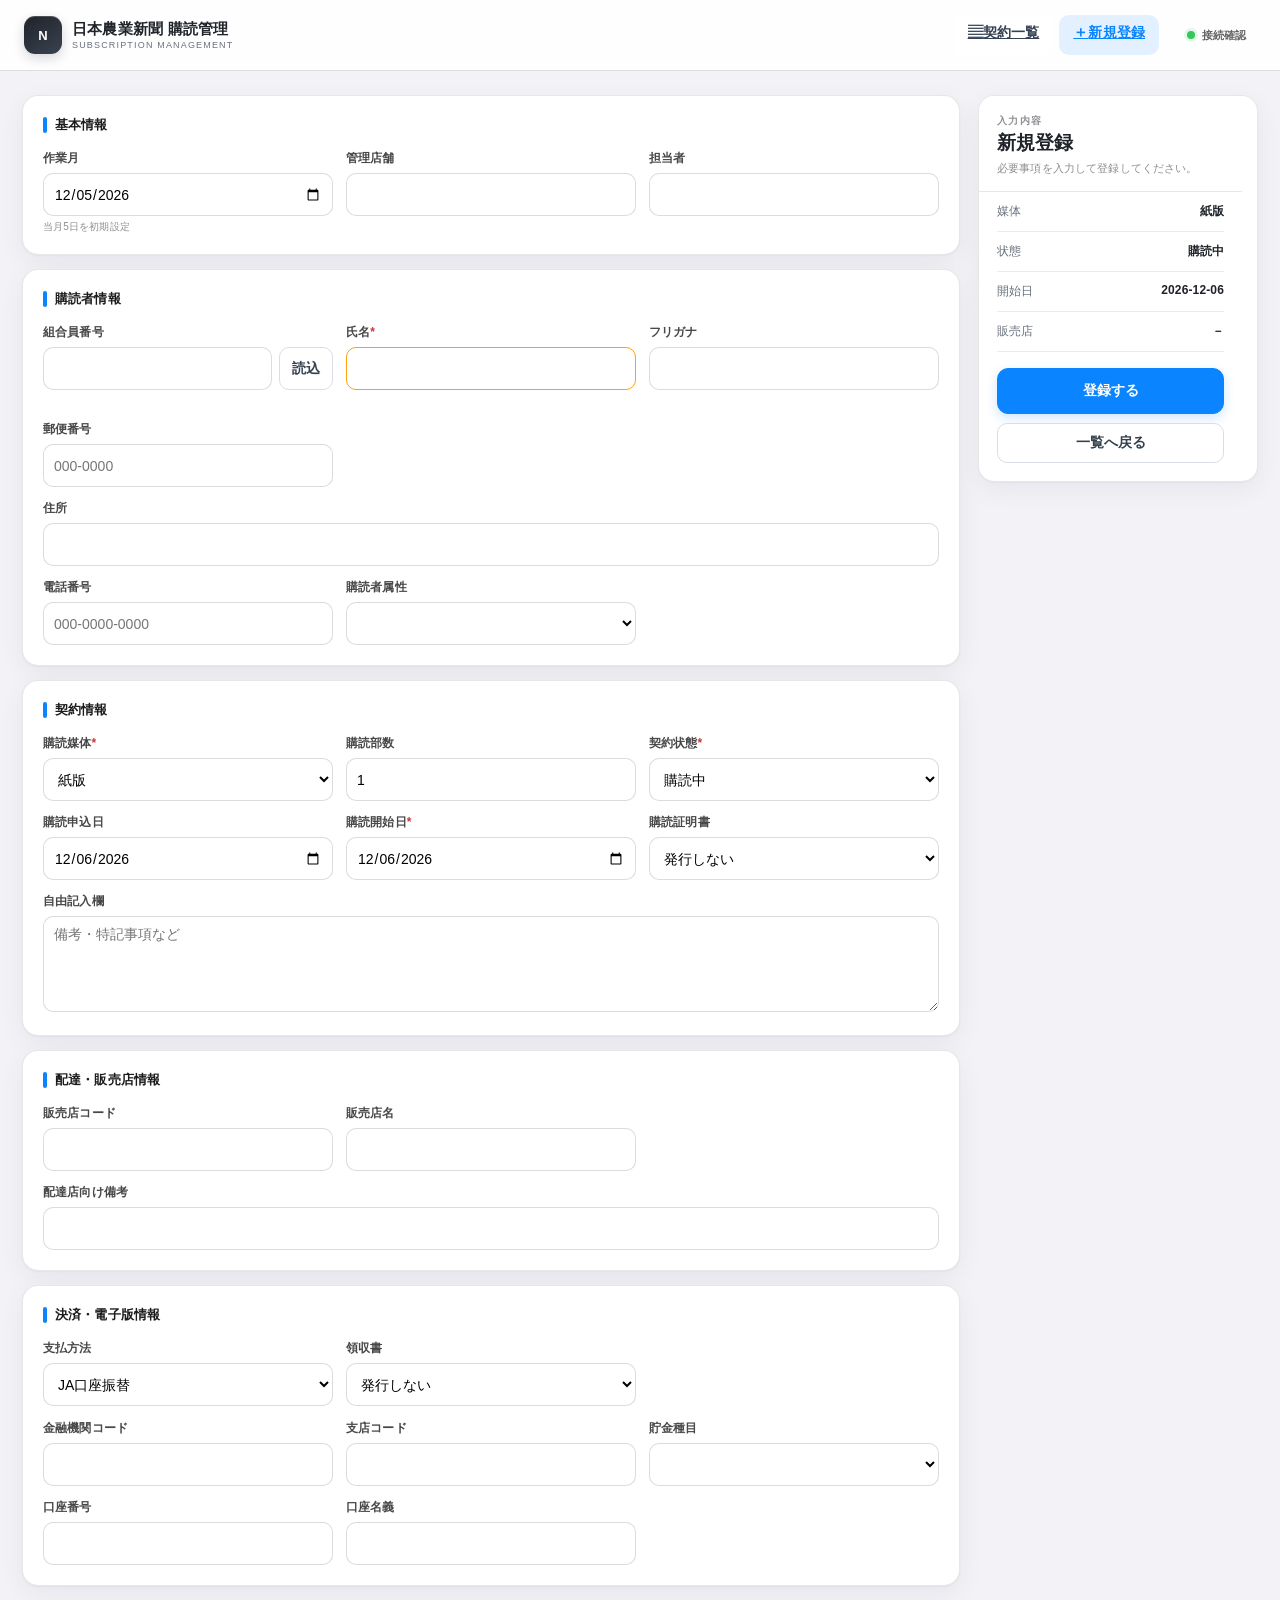
==== edit.html @ b53c1f49 "Add files via upload" ====
<!DOCTYPE html><html lang="ja"><head><meta charset="UTF-8"><meta name="viewport" content="width=device-width,initial-scale=1"><meta name="theme-color" content="#ffffff"><meta name="apple-mobile-web-app-capable" content="yes"><meta name="apple-mobile-web-app-status-bar-style" content="default"><title>日本農業新聞 購読管理｜登録・編集</title><link rel="stylesheet" href="style.css"></head><body>
<div class="app"><header class="app-header"><div class="header-inner"><div class="logo"><div class="logo-mark" aria-hidden="true">N</div><div><div class="logo-title">日本農業新聞 購読管理</div><div class="logo-sub">SUBSCRIPTION MANAGEMENT</div></div></div><nav class="nav" aria-label="主要メニュー"><a class="tab" href="index.html"><span class="tab-icon">▤</span><span>契約一覧</span></a><a class="tab tab-primary active" href="edit.html"><span class="tab-icon">＋</span><span>新規登録</span></a></nav><button id="healthBtn" class="connection-status" aria-label="接続状態を確認"><span class="status-dot"></span><span class="connection-label">接続確認</span></button></div></header>
<main class="main"><div id="result"></div>
    <!-- ── Form view ── -->
    <section id="formView">
      <form id="form">
        <input type="hidden" name="record_id">
        <div class="form-layout">
          <div class="form-main">

            <!-- 基本情報 -->
            <div class="section">
              <div class="section-title">基本情報</div>
              <div class="grid">
                <div>
                  <label>作業月</label>
                  <input type="date" name="work_month">
                  <div class="help">当月5日を初期設定</div>
                </div>
                <div>
                  <label>管理店舗</label>
                  <input name="management_store">
                </div>
                <div>
                  <label>担当者</label>
                  <input name="staff">
                </div>
              </div>
            </div>

            <!-- 購読者情報 -->
            <div class="section">
              <div class="section-title">購読者情報</div>
              <div class="grid">
                <div>
                  <label>組合員番号</label>
                  <div class="member-lookup">
                    <input name="member_no" autocomplete="off">
                    <button type="button" id="memberLookupBtn" class="btn-secondary">読込</button>
                  </div>
                  <div class="help" id="memberLookupStatus"></div>
                </div>
                <div>
                  <label>氏名<span class="req">*</span></label>
                  <input name="name" required>
                </div>
                <div>
                  <label>フリガナ</label>
                  <input name="furigana">
                </div>
                <div>
                  <label>郵便番号</label>
                  <input name="zip_code" placeholder="000-0000">
                </div>
                <div class="full">
                  <label>住所</label>
                  <input name="address">
                </div>
                <div>
                  <label>電話番号</label>
                  <input name="phone" placeholder="000-0000-0000">
                </div>
                <div>
                  <label>購読者属性</label>
                  <select name="subscriber_type">
                    <option value=""></option>
                    <option>正組合員</option>
                    <option>准組合員</option>
                    <option>員外</option>
                    <option>その他</option>
                  </select>
                </div>
              </div>
            </div>

            <!-- 契約情報 -->
            <div class="section">
              <div class="section-title">契約情報</div>
              <div class="grid">
                <div>
                  <label>購読媒体<span class="req">*</span></label>
                  <select name="contract_type">
                    <option>紙版</option>
                    <option>電子版</option>
                    <option>併読</option>
                  </select>
                </div>
                <div>
                  <label>購読部数</label>
                  <input type="number" min="1" name="copies" value="1">
                </div>
                <div>
                  <label>契約状態<span class="req">*</span></label>
                  <select name="contract_status">
                    <option>購読中</option>
                    <option>解約予定</option>
                    <option>解約済</option>
                  </select>
                </div>
                <div>
                  <label>購読申込日</label>
                  <input type="date" name="application_date">
                </div>
                <div>
                  <label>購読開始日<span class="req">*</span></label>
                  <input type="date" name="start_date" required>
                </div>
                <div>
                  <label>購読証明書</label>
                  <select name="certificate">
                    <option>発行しない</option>
                    <option>発行する</option>
                  </select>
                </div>
                <div class="full">
                  <label>自由記入欄</label>
                  <textarea name="notes" placeholder="備考・特記事項など"></textarea>
                </div>
              </div>
            </div>

            <!-- 配達・販売店情報 -->
            <div class="section" id="deliverySection">
              <div class="section-title">配達・販売店情報</div>
              <div class="grid">
                <div>
                  <label>販売店コード</label>
                  <input name="delivery_shop_code">
                </div>
                <div>
                  <label>販売店名</label>
                  <input name="delivery_shop">
                </div>
                <div class="full">
                  <label>配達店向け備考</label>
                  <input name="delivery_note">
                </div>
              </div>
            </div>

            <!-- 決済・電子版情報 -->
            <div class="section">
              <div class="section-title">決済・電子版情報</div>
              <div class="grid">
                <div>
                  <label>支払方法</label>
                  <select name="payment_method">
                    <option>JA口座振替</option>
                    <option>新聞販売店集金</option>
                    <option>クレジットカード</option>
                    <option>その他</option>
                  </select>
                </div>
                <div id="emailField">
                  <label>電子版メールアドレス</label>
                  <input type="email" name="email">
                </div>
                <div>
                  <label>領収書</label>
                  <select name="receipt">
                    <option>発行しない</option>
                    <option>発行する</option>
                  </select>
                </div>
              </div>
              <div id="bankFields" class="grid" style="margin-top:14px">
                <div>
                  <label>金融機関コード</label>
                  <input name="bank_code">
                </div>
                <div>
                  <label>支店コード</label>
                  <input name="bank_branch_code">
                </div>
                <div>
                  <label>貯金種目</label>
                  <select name="account_type">
                    <option value=""></option>
                    <option>普通</option>
                    <option>当座</option>
                  </select>
                </div>
                <div>
                  <label>口座番号</label>
                  <input name="account_number">
                </div>
                <div>
                  <label>口座名義</label>
                  <input name="account_name">
                </div>
              </div>
            </div>

            <!-- 解約情報（条件付き） -->
            <div class="section hidden" id="cancelSection">
              <div class="section-title">解約情報</div>
              <div class="grid">
                <div>
                  <label>解約受付日</label>
                  <input type="date" name="cancel_accept_date">
                </div>
                <div>
                  <label>購読終了日</label>
                  <input type="date" name="end_date">
                </div>
                <div class="full">
                  <label>解約理由</label>
                  <textarea name="cancel_reason" placeholder="解約理由を入力してください"></textarea>
                </div>
              </div>
            </div>

          </div><!-- /form-main -->

          <!-- Side panel -->
          <aside class="side">
            <div class="side-panel">
              <div class="side-heading"><div class="side-eyebrow">入力内容</div><div class="side-title" id="formTitle">新規登録</div><div class="side-description" id="formDescription">必要事項を入力して登録してください。</div></div>
              <div class="summary-row"><span class="summary-key">媒体</span><strong class="summary-val" id="sumMedia">紙版</strong></div>
              <div class="summary-row"><span class="summary-key">状態</span><strong class="summary-val" id="sumStatus">購読中</strong></div>
              <div class="summary-row"><span class="summary-key">開始日</span><strong class="summary-val" id="sumStart">－</strong></div>
              <div class="summary-row"><span class="summary-key">販売店</span><strong class="summary-val" id="sumShop">－</strong></div>
              <div class="side-actions">
                <button id="saveBtn" class="btn-primary save-button" type="submit"><span class="button-label">登録する</span></button>
                <button id="cancelBtn" class="btn-secondary" type="button">一覧へ戻る</button>
              </div>
            </div>
          </aside>

        </div><!-- /form-layout -->
      </form>
    </section>
</main></div>
<script src="common.js"></script>
<script src="edit.js"></script>
</body>
</html>
---- style.css ----
:root{--bg:#f5f6f8;--panel:#fff;--panel2:#f8f9fb;--text:#20242a;--muted:#68717d;--line:#d9dee5;--brand:#2563eb;--brandSoft:#eef4ff;--danger:#c73737;--success:#2d7a46;--warning:#a96a00;--radius:4px}*{box-sizing:border-box}html,body{margin:0;min-height:100%;font-family:-apple-system,BlinkMacSystemFont,"Segoe UI","Noto Sans JP",sans-serif;background:var(--bg);color:var(--text);font-size:14px}button,input,select,textarea{font:inherit}button{cursor:pointer}.app{min-height:100vh}.app-header{position:sticky;top:0;z-index:30;background:#fff;border-bottom:1px solid var(--line)}.header-inner{min-height:64px;padding:10px 22px;display:flex;align-items:center;gap:18px}.logo{display:flex;gap:10px;align-items:center;flex:0 0 auto}.logo-mark{width:34px;height:34px;border-radius:3px;background:#222b38;color:#fff;display:grid;place-items:center;font-weight:800}.logo-title{font-size:14px;font-weight:800}.logo-sub{font-size:9px;color:var(--muted)}.nav{display:flex;align-items:center;gap:4px;overflow-x:auto;scrollbar-width:none}.nav::-webkit-scrollbar{display:none}.tab{width:auto;flex:0 0 auto;border:1px solid transparent;background:transparent;color:#566170;padding:10px 13px;border-radius:8px;text-align:center;font-weight:700;white-space:nowrap}.tab:hover{background:#f5f7fa}.tab.active{background:#eef6ff;color:#0969da;border-color:#d8e9ff}.header-note{margin-left:auto;font-size:10px;line-height:1.45;color:#7a8490;max-width:260px;text-align:right}.main{padding:20px 22px;min-width:0}.topbar{display:flex;gap:10px;align-items:center;margin-bottom:16px}.search-wrap{flex:1;position:relative}.search-wrap input{width:100%;height:42px;border:1px solid var(--line);border-radius:3px;padding:0 14px 0 40px;background:#fff}.search-icon{position:absolute;left:14px;top:50%;transform:translateY(-50%)}button{border:none}.btn-primary,.primary{background:var(--brand);color:#fff;border:1px solid #1d4ed8;border-radius:3px;padding:10px 15px;font-weight:800}.btn-secondary{background:#fff;color:#34404d;border:1px solid var(--line);border-radius:3px;padding:9px 12px;font-weight:700}.btn-danger{background:#fff;color:var(--danger);border:1px solid #e1b5b5;border-radius:3px;padding:9px 12px;font-weight:700}.btn-ghost{background:#fff;color:#44505d;border:1px solid var(--line);border-radius:3px;padding:9px 12px;font-weight:700}.stats{display:grid;grid-template-columns:repeat(4,1fr);gap:10px;margin-bottom:12px}.stat{background:#fff;border:1px solid var(--line);border-radius:3px;padding:14px 15px}.stat-label{font-size:11px;color:var(--muted);font-weight:700}.stat-value{font-size:26px;font-weight:800;margin-top:6px}.stat-value.active{color:var(--success)}.stat-value.pending{color:var(--warning)}.stat-value.ended{color:var(--muted)}.filters{display:flex;gap:8px;flex-wrap:wrap;background:#fff;border:1px solid var(--line);padding:10px;border-radius:3px;margin-bottom:10px}.filters select{border:1px solid var(--line);background:#fff;padding:8px 9px;border-radius:3px}.content-grid{display:grid;grid-template-columns:minmax(340px,.9fr) minmax(420px,1.1fr);gap:10px;align-items:start}.panel{background:#fff;border:1px solid var(--line);border-radius:3px;overflow:hidden}.panel-head{display:flex;justify-content:space-between;align-items:center;padding:12px 14px;border-bottom:1px solid var(--line);background:#f8f9fb}.panel-head h2{font-size:13px;margin:0}.panel-head span{font-size:11px;color:var(--muted)}.subscriber-list{max-height:calc(100vh - 275px);overflow:auto}.subscriber-item{padding:13px 14px;border-bottom:1px solid #edf0f3;cursor:pointer}.subscriber-item:hover{background:#f9fafb}.subscriber-item.active{background:#eef4fb;border-left:3px solid #4b79ad;padding-left:11px}.item-top,.item-foot,.detail-head,.detail-actions,.detail-row{display:flex;justify-content:space-between;gap:12px;align-items:center}.item-top strong{font-size:14px}.item-meta,.item-address,.item-foot{font-size:11px;color:var(--muted);margin-top:6px}.item-meta{display:flex;gap:10px}.badge{display:inline-block;padding:3px 7px;border-radius:2px;font-size:10px;font-weight:800;border:1px solid}.badge-購読中{background:#edf8f0;color:var(--success);border-color:#cfe6d6}.badge-解約予定{background:#fff7e8;color:var(--warning);border-color:#f2dfb6}.badge-解約済{background:#f3f5f7;color:#586473;border-color:#e2e6eb}.record-detail{padding:18px}.detail-kicker{font-size:9px;letter-spacing:.12em;color:var(--muted);font-weight:800}.detail-head h2{margin:3px 0;font-size:22px}.detail-head p{margin:0;color:var(--muted);font-size:11px}.detail-actions{justify-content:flex-start;margin:16px 0}.detail-section{padding:15px 0;border-top:1px solid var(--line)}.detail-section h3{font-size:11px;color:#4e5967;margin:0 0 8px}.detail-row{padding:7px 0;font-size:12px}.detail-row span{color:var(--muted)}.detail-row strong{max-width:65%;text-align:right;word-break:break-all}.detail-note{white-space:pre-wrap;line-height:1.7;font-size:12px}.empty{padding:40px 22px;text-align:center;color:var(--muted)}#result{display:none;margin-bottom:10px;padding:10px 12px;border-radius:3px}#result.ok{display:block;background:#edf8f0;color:var(--success)}#result.error{display:block;background:#fff1f1;color:var(--danger)}.hidden{display:none!important}
/* form */.form-layout{display:grid;grid-template-columns:1fr 280px;gap:20px}.form-main{display:flex;flex-direction:column;gap:12px}.section,.side-panel{background:#fff;border:1px solid var(--line);border-radius:3px;padding:18px}.section-title{font-size:12px;font-weight:800;color:#4e5967;margin-bottom:14px}.grid{display:grid;grid-template-columns:repeat(3,1fr);gap:13px}.full{grid-column:1/-1}label{display:block;font-size:11px;font-weight:700;color:#4d5865;margin-bottom:5px}.req{color:var(--danger)}input,select,textarea{width:100%;border:1px solid var(--line);border-radius:3px;padding:9px 10px;background:#fff}input,select{height:39px}textarea{min-height:90px;resize:vertical}.help{font-size:10px;color:var(--muted);margin-top:4px}.side{position:sticky;top:20px}.side-title{font-size:16px;font-weight:800;padding-bottom:12px;border-bottom:1px solid var(--line)}.summary-row{display:flex;justify-content:space-between;padding:9px 0;border-bottom:1px solid var(--line);font-size:12px}.summary-key{color:var(--muted)}.side-actions{display:grid;gap:8px;margin-top:14px}.side-actions button{justify-content:center}.search{max-width:none}.toolbar{display:flex;justify-content:space-between;gap:10px;margin-bottom:10px}.toolbar .filters{flex:1;margin:0}.view-area{min-width:0}
@media(max-width:980px){.header-note{display:none}.content-grid{grid-template-columns:1fr}.subscriber-list{max-height:420px}.form-layout{grid-template-columns:1fr}.side{position:static}}
@media(max-width:680px){.header-inner{padding:8px 12px;gap:10px;flex-wrap:wrap}.logo-title{font-size:13px}.logo-sub{display:none}.nav{order:3;width:100%;padding-top:2px}.tab{padding:8px 10px;font-size:12px}.main{padding:12px}.topbar{flex-direction:column;align-items:stretch}.stats{grid-template-columns:1fr 1fr}.toolbar{display:block}.toolbar .filters{margin-bottom:8px}.grid{grid-template-columns:1fr}.full{grid-column:auto}.content-grid{grid-template-columns:1fr}.subscriber-list{max-height:none}.record-detail{padding:14px}}

/* 添付の業務システムに合わせた一覧構成 */
.stats{display:none!important}
.main{max-width:1280px;margin:0 auto;padding:22px}
.header-inner{max-width:1280px;margin:0 auto;width:100%;justify-content:space-between}
.logo{min-width:0}
.nav{margin-left:auto;gap:8px}
.tab{border:1px solid var(--line);background:#fff;color:#344054;border-radius:10px;padding:9px 13px}
.tab.active{background:var(--brand);border-color:var(--brand);color:#fff}
.header-note{display:none}
.topbar{background:#fff;border:1px solid var(--line);border-radius:12px;padding:12px;margin-bottom:14px}
.toolbar{display:flex;align-items:center;gap:8px;margin-bottom:14px}
.toolbar .filters{flex:1;margin:0;padding:0;border:0;background:transparent}
.list-card{background:#fff;border:1px solid var(--line);border-radius:16px;padding:18px;box-shadow:0 4px 16px rgba(15,23,42,.04)}
.list-toolbar-row{display:flex;flex-wrap:wrap;align-items:center;gap:10px;margin-bottom:14px}
.list-toolbar-row h2{margin:0;font-size:18px;border-left:5px solid var(--brand);padding-left:10px}
.list-count{padding:3px 10px;border:1px solid var(--line);border-radius:20px;background:var(--brandSoft);font-size:12px;color:var(--muted)}
.table-wrap{overflow:auto;max-height:calc(100vh - 235px);border:1px solid var(--line);border-radius:12px}
table{width:100%;min-width:1040px;border-collapse:collapse;background:#fff;font-size:13px}
th,td{padding:10px 9px;border-bottom:1px solid var(--line);text-align:left;vertical-align:middle;white-space:nowrap}
th{position:sticky;top:0;z-index:2;background:#f8fafc;color:#344054;font-size:12px}
tbody tr{cursor:pointer}tbody tr:hover td{background:#fafafa}
tbody tr.selected td{background:#eef4ff}
.table-name{font-weight:800}.table-address{max-width:240px;overflow:hidden;text-overflow:ellipsis}
.row-actions{display:flex;gap:6px}.row-actions button{padding:6px 9px;font-size:12px;border-radius:7px}
.form-view-heading{display:flex;align-items:center;justify-content:space-between;margin-bottom:14px}
.form-view-heading h2{margin:0;font-size:20px;border-left:5px solid var(--brand);padding-left:10px}
@media(max-width:680px){.main{padding:12px}.header-inner{flex-wrap:wrap}.nav{order:3;width:100%;margin-left:0;overflow-x:auto;flex-wrap:nowrap}.topbar{padding:10px}.table-wrap{max-height:none}.toolbar{align-items:stretch;flex-direction:column}.toolbar .filters{width:100%}.toolbar .filters select{flex:1;min-width:130px}}

/* ── Final UX refinement ───────────────────────────── */
:root{--ios-blue:#0a84ff;--ios-blue-dark:#0066cc;--ios-bg:#f2f2f7;--ios-gray:#8e8e93;--shadow-card:0 8px 28px rgba(15,23,42,.055),0 1px 2px rgba(15,23,42,.04);--shadow-float:0 12px 36px rgba(15,23,42,.14)}
html{scroll-behavior:smooth}body{background:var(--ios-bg);letter-spacing:.01em;-webkit-font-smoothing:antialiased;text-rendering:optimizeLegibility}
button,input,select,textarea{-webkit-tap-highlight-color:transparent}button{transition:transform .14s ease,background .14s ease,border-color .14s ease,box-shadow .14s ease,opacity .14s ease}button:active{transform:scale(.975)}button:focus-visible,input:focus-visible,select:focus-visible,textarea:focus-visible{outline:3px solid rgba(10,132,255,.22);outline-offset:2px}
.app-header{background:rgba(255,255,255,.88);backdrop-filter:saturate(180%) blur(18px);-webkit-backdrop-filter:saturate(180%) blur(18px);border-bottom-color:rgba(60,60,67,.16)}
.header-inner{min-height:70px;padding:11px 24px}.logo-mark{width:38px;height:38px;border-radius:11px;background:linear-gradient(145deg,#20242a,#394250);box-shadow:inset 0 1px rgba(255,255,255,.18),0 4px 12px rgba(32,36,42,.18);font-size:13px}.logo-title{font-size:15px;letter-spacing:.015em}.logo-sub{font-size:9px;letter-spacing:.13em;margin-top:1px}.nav{gap:6px}.tab{min-height:40px;border:0!important;border-radius:10px!important;padding:9px 14px!important}.tab-icon{font-size:15px;line-height:1}.tab.active{background:rgba(10,132,255,.11)!important;color:var(--ios-blue)!important;box-shadow:none!important}.topbar .tab.active{background:var(--ios-blue)!important;color:#fff!important}
.main{padding:24px 22px 40px}.topbar{position:relative;border:0;border-radius:16px;padding:10px;background:rgba(255,255,255,.92);box-shadow:var(--shadow-card)}.search-wrap input{height:46px;border:0;border-radius:12px;padding-left:42px;padding-right:42px;background:#f2f2f7;font-size:14px;transition:background .15s,box-shadow .15s}.search-wrap input:focus{background:#fff;box-shadow:0 0 0 3px rgba(10,132,255,.14)}.search-icon{left:15px;color:var(--ios-gray);font-size:19px}.search-clear{position:absolute;right:10px;top:50%;transform:translateY(-50%);width:26px;height:26px;padding:0;border-radius:50%;background:#c7c7cc;color:#fff;font-size:16px;line-height:1}.search-clear:active{transform:translateY(-50%) scale(.92)}
.primary,.btn-primary{background:var(--ios-blue);border-color:var(--ios-blue);border-radius:11px;padding:11px 16px;box-shadow:0 4px 12px rgba(10,132,255,.2)}.primary:hover,.btn-primary:hover{background:var(--ios-blue-dark)}.btn-secondary,.btn-ghost,.btn-danger{border-radius:10px;background:#fff;min-height:40px}.btn-secondary:hover,.btn-ghost:hover{background:#f7f7fa}.status-dot{width:8px;height:8px;border-radius:50%;background:#34c759;box-shadow:0 0 0 3px rgba(52,199,89,.12)}#healthBtn.checking .status-dot{background:#ff9f0a;animation:pulse 1s infinite}#healthBtn.error .status-dot{background:#ff3b30}@keyframes pulse{50%{opacity:.35}}
#result{position:sticky;top:82px;z-index:20;border-radius:12px;padding:12px 14px;box-shadow:var(--shadow-float);font-weight:650;white-space:pre-line}#result.ok{background:rgba(236,253,245,.98);border:1px solid #bbf7d0}#result.error{background:rgba(254,242,242,.98);border:1px solid #fecaca}
.list-card,.section,.side-panel{border:1px solid rgba(60,60,67,.12);box-shadow:var(--shadow-card)}.list-card{border-radius:18px;padding:18px}.list-toolbar-row{margin-bottom:16px}.list-toolbar-row h2,.form-view-heading h2{border-left:0;padding-left:0;font-size:20px;letter-spacing:-.02em}.list-count{border:0;background:#f2f2f7;color:#636366;font-weight:700}.toolbar{padding:0 0 14px;margin-bottom:0;border-bottom:1px solid rgba(60,60,67,.1)}.filters select{height:40px;border-radius:10px;background:#f7f7fa;border-color:transparent;padding:0 34px 0 12px;font-weight:650;color:#3a3a3c}.filters select:hover{background:#f2f2f7}
.table-wrap{margin-top:14px;border-radius:14px;border-color:rgba(60,60,67,.14);background:#fff}table{font-size:13px}th{height:42px;background:#f7f7fa;color:#636366;text-transform:none;letter-spacing:.01em;border-bottom-color:rgba(60,60,67,.12)}td{height:52px;border-bottom-color:rgba(60,60,67,.09)}tbody tr{transition:background .12s}tbody tr:hover td{background:#f5f9ff}tbody tr:active td{background:#eaf3ff}.table-name{font-size:14px;color:#1c1c1e}.table-address{color:#636366}.badge{padding:4px 9px;border-radius:999px;letter-spacing:.01em}.row-actions{justify-content:flex-end}.row-actions button{min-height:32px;border-radius:8px}.row-actions .btn-danger{opacity:.72}.row-actions .btn-danger:hover{opacity:1}
.empty{min-height:300px;display:flex;flex-direction:column;align-items:center;justify-content:center;gap:8px}.empty-icon{display:grid;place-items:center;width:54px;height:54px;border-radius:17px;background:#f2f2f7;color:#8e8e93;font-size:24px;margin-bottom:4px}.empty strong{font-size:16px;color:#3a3a3c}.empty span{font-size:12px}.empty button{margin-top:10px}
.form-layout{gap:18px}.form-main{gap:14px}.section{border-radius:16px;padding:20px}.section-title{display:flex;align-items:center;gap:8px;font-size:13px;color:#1c1c1e;margin-bottom:16px}.section-title:before{content:"";width:4px;height:16px;border-radius:4px;background:var(--ios-blue)}label{font-size:12px;color:#48484a;margin-bottom:6px}input,select,textarea{border-radius:10px;border-color:rgba(60,60,67,.18);background:#fff;transition:border-color .14s,box-shadow .14s,background .14s}input,select{height:43px}textarea{min-height:96px}input:hover,select:hover,textarea:hover{border-color:rgba(60,60,67,.3)}input:focus,select:focus,textarea:focus{outline:0;border-color:var(--ios-blue);box-shadow:0 0 0 3px rgba(10,132,255,.12)}input:required:invalid:not(:placeholder-shown){border-color:#ff9f0a}.help{font-size:10px;color:#8e8e93}.side{top:88px}.side-panel{border-radius:16px;padding:18px;overflow:hidden}.side-eyebrow{font-size:10px;letter-spacing:.13em;color:#8e8e93;font-weight:800}.side-title{font-size:19px;padding:2px 0 4px;border:0}.side-description{font-size:11px;line-height:1.55;color:#8e8e93;padding-bottom:14px;border-bottom:1px solid rgba(60,60,67,.12)}.summary-row{padding:11px 0;border-bottom-color:rgba(60,60,67,.1)}.summary-val{max-width:145px;text-align:right;overflow:hidden;text-overflow:ellipsis;white-space:nowrap}.side-actions{gap:9px;margin-top:16px}.save-button{min-height:46px;font-size:14px}.save-button.loading{pointer-events:none;opacity:.78}.save-button.loading .button-label:before{content:"";display:inline-block;width:14px;height:14px;margin-right:8px;border:2px solid rgba(255,255,255,.45);border-top-color:#fff;border-radius:50%;vertical-align:-2px;animation:spin .7s linear infinite}@keyframes spin{to{transform:rotate(360deg)}}
@media(max-width:760px){.header-inner{min-height:58px;padding:8px 12px}.logo-mark{width:34px;height:34px;border-radius:10px}.logo-title{font-size:13px}.nav{order:initial;width:auto;margin-left:auto}.nav .tab{padding:8px 10px!important}.tab-icon{display:none}.main{padding:12px 10px 88px}.topbar{position:sticky;top:59px;z-index:15;display:grid;grid-template-columns:1fr auto;gap:8px;border-radius:14px;margin-bottom:12px}.search-wrap{grid-column:1/-1}.topbar .primary{grid-column:1}.topbar #healthBtn{grid-column:2;padding:9px 11px}.list-card{padding:12px;border-radius:15px}.list-toolbar-row{padding:2px 2px 0}.toolbar{gap:8px}.toolbar .filters{display:grid;grid-template-columns:1fr 1fr;gap:8px;width:100%}.toolbar>button{flex:1}.table-wrap{border:0;margin:8px -2px 0;overflow:visible}table,thead,tbody,tr,td{display:block}table{min-width:0}thead{display:none}tbody{display:grid;gap:10px}tbody tr{position:relative;border:1px solid rgba(60,60,67,.12);border-radius:14px;padding:14px;background:#fff;box-shadow:0 4px 14px rgba(15,23,42,.045)}tbody tr:hover td,tbody tr:active td{background:transparent}td{display:flex;justify-content:space-between;gap:16px;height:auto;min-height:32px;padding:6px 0;border:0;white-space:normal;text-align:right}td:before{content:attr(data-label);font-size:11px;font-weight:700;color:#8e8e93;text-align:left;flex:0 0 82px}.table-name{font-size:16px;padding-top:0;text-align:left;justify-content:flex-start}.table-name:before{display:none}.table-address{max-width:none}.row-actions{width:100%;display:grid;grid-template-columns:1fr auto;gap:8px;padding-top:8px;border-top:1px solid rgba(60,60,67,.1)}.row-actions button{min-height:40px}.form-layout{display:block}.side{position:fixed;left:0;right:0;bottom:0;top:auto;z-index:25;padding:8px 10px calc(8px + env(safe-area-inset-bottom));background:rgba(242,242,247,.88);backdrop-filter:blur(18px);-webkit-backdrop-filter:blur(18px)}.side-panel{padding:0;border:0;background:transparent;box-shadow:none}.side-eyebrow,.side-title,.side-description,.summary-row{display:none}.side-actions{display:grid;grid-template-columns:1fr 1.7fr;gap:8px;margin:0}.side-actions #cancelBtn{grid-column:1}.side-actions #saveBtn{grid-column:2}.section{padding:16px;border-radius:15px}.grid{gap:12px}.empty{min-height:260px}.form-view-heading h2{font-size:18px}}
@media(prefers-reduced-motion:reduce){*,*:before,*:after{scroll-behavior:auto!important;animation-duration:.01ms!important;transition-duration:.01ms!important}}

/* ── Ultimate action hierarchy ── */
.connection-status{display:flex;align-items:center;gap:7px;min-height:34px;padding:7px 10px;border:0;border-radius:10px;background:transparent;color:#636366;font-size:11px;font-weight:700;white-space:nowrap}
.connection-status:hover{background:#f2f2f7}.connection-status:active{transform:scale(.97)}
.tab-primary{background:var(--ios-blue)!important;border-color:var(--ios-blue)!important;color:#fff!important;box-shadow:0 3px 10px rgba(10,132,255,.18)}
.nav .tab:not(.tab-primary).active{background:#eef6ff!important;border-color:#d8e9ff!important;color:#0969da!important;box-shadow:none}
.topbar{padding:0;background:transparent;border:0;box-shadow:none;margin-bottom:12px}
.search-wrap input{height:44px;border-radius:12px;padding-left:42px;box-shadow:0 1px 2px rgba(15,23,42,.03)}
.toolbar{padding:8px 10px;background:#fff;border:1px solid rgba(60,60,67,.12);border-radius:12px}
.toolbar .filters select{height:38px;border-radius:9px}
.btn-text{min-height:36px;padding:6px 8px;border:0;background:transparent;color:#636366;font-size:12px;font-weight:700;border-radius:8px}
.btn-text:hover{background:#f2f2f7;color:#1c1c1e}
.icon-action{width:38px;height:38px;display:grid;place-items:center;padding:0;border:1px solid rgba(60,60,67,.14);border-radius:9px;background:#fff;color:#48484a;font-size:18px}
.icon-action:hover{background:#f7f7fa}.icon-action:active{transform:scale(.95)}
.row-actions .btn-secondary{background:#eef6ff;border-color:#d8e9ff;color:#0969da;font-weight:800}
.row-actions .btn-danger{border-color:transparent;background:transparent;color:#8e8e93;opacity:1;padding-left:8px;padding-right:8px}
.row-actions .btn-danger:hover{background:#fff1f0;color:#ff3b30}
@media(max-width:760px){
 .connection-label{display:none}.connection-status{padding:8px;min-width:34px;justify-content:center}
 .topbar{position:sticky;top:58px;display:block;padding:8px 0;background:rgba(245,246,248,.92);backdrop-filter:blur(14px);-webkit-backdrop-filter:blur(14px)}
 .toolbar{display:grid;grid-template-columns:1fr auto auto;align-items:center;padding:8px}
 .toolbar .filters{grid-column:1/-1}
 .toolbar>button{width:auto;flex:none}
 .btn-text{justify-self:end}.icon-action{justify-self:end}
 .row-actions{grid-template-columns:1fr 44px}.row-actions .btn-danger{font-size:0}.row-actions .btn-danger:after{content:"削";font-size:12px}
}

/* 編集見出しを常に表示 */
.form-layout{align-items:start}
.side{align-self:start;position:sticky;top:82px;max-height:calc(100vh - 98px)}
.side-panel{max-height:calc(100vh - 98px);overflow:auto;overscroll-behavior:contain;scrollbar-gutter:stable}
.side-heading{position:sticky;top:-18px;z-index:3;margin:-18px -18px 0;padding:18px 18px 14px;background:rgba(255,255,255,.96);backdrop-filter:blur(14px);-webkit-backdrop-filter:blur(14px);border-bottom:1px solid rgba(60,60,67,.12)}
.side-heading .side-description{padding-bottom:0;border-bottom:0}
.member-lookup{display:grid;grid-template-columns:1fr auto;gap:7px}
.member-lookup input{min-width:0}
.member-lookup button{height:43px;border-radius:10px;padding:0 12px;white-space:nowrap}
.member-lookup button.loading{pointer-events:none;opacity:.7}
#memberLookupStatus{min-height:14px}
@media(max-width:760px){
  .side{max-height:none}
  .side-panel{max-height:none;overflow:visible}
  .side-heading{display:none}
}
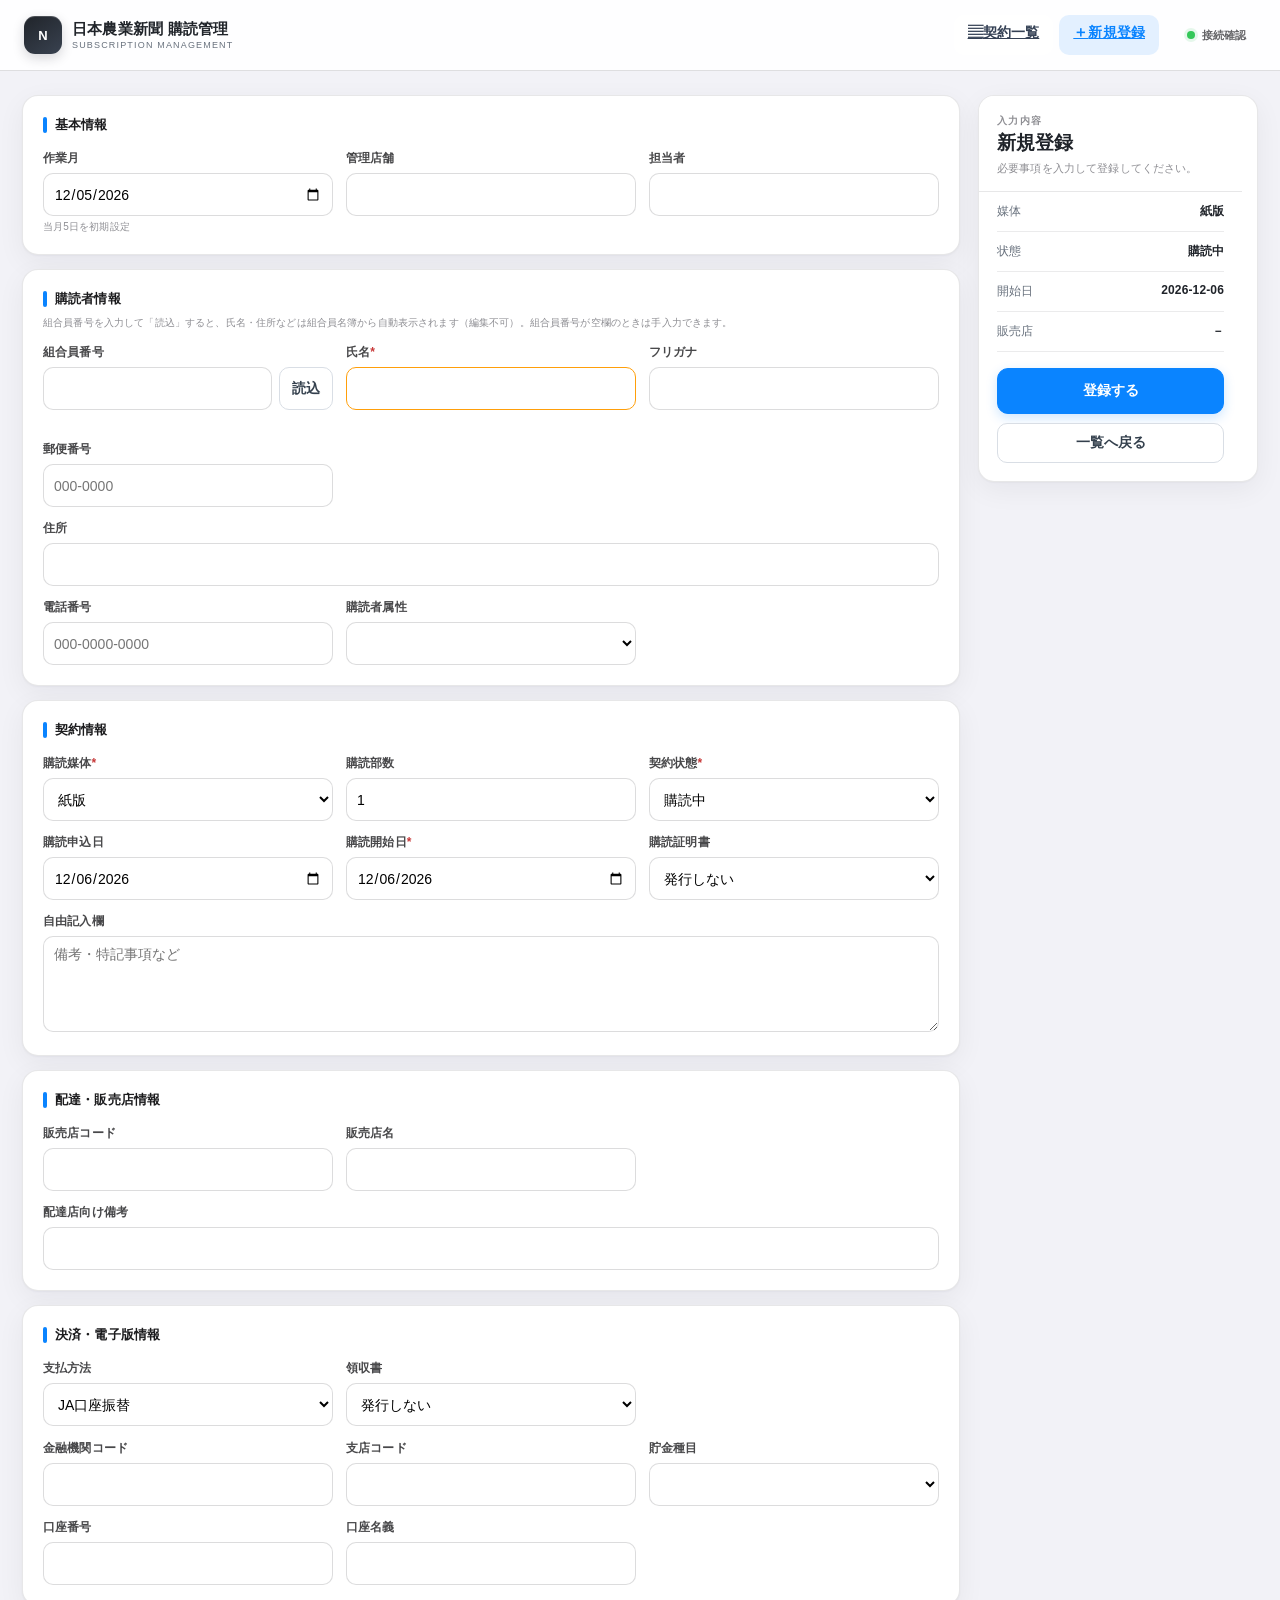
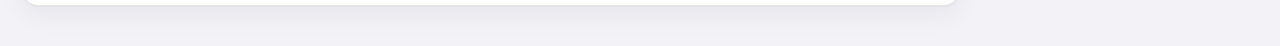
==== commit cf423165: "Add files via upload" ====
--- a/edit.html
+++ b/edit.html
@@ -19,7 +19,7 @@
                 </div>
                 <div>
                   <label>管理店舗</label>
-                  <input name="management_store">
+                  <input name="management_store" data-member-field>
                 </div>
                 <div>
                   <label>担当者</label>
@@ -31,6 +31,7 @@
             <!-- 購読者情報 -->
             <div class="section">
               <div class="section-title">購読者情報</div>
+              <p class="help" id="memberFieldHint" style="margin:-8px 0 14px">組合員番号を入力して「読込」すると、氏名・住所などは組合員名簿から自動表示されます（編集不可）。組合員番号が空欄のときは手入力できます。</p>
               <div class="grid">
                 <div>
                   <label>組合員番号</label>
@@ -42,27 +43,27 @@
                 </div>
                 <div>
                   <label>氏名<span class="req">*</span></label>
-                  <input name="name" required>
+                  <input name="name" required data-member-field>
                 </div>
                 <div>
                   <label>フリガナ</label>
-                  <input name="furigana">
+                  <input name="furigana" data-member-field>
                 </div>
                 <div>
                   <label>郵便番号</label>
-                  <input name="zip_code" placeholder="000-0000">
+                  <input name="zip_code" placeholder="000-0000" data-member-field>
                 </div>
                 <div class="full">
                   <label>住所</label>
-                  <input name="address">
+                  <input name="address" data-member-field>
                 </div>
                 <div>
                   <label>電話番号</label>
-                  <input name="phone" placeholder="000-0000-0000">
+                  <input name="phone" placeholder="000-0000-0000" data-member-field>
                 </div>
                 <div>
                   <label>購読者属性</label>
-                  <select name="subscriber_type">
+                  <select name="subscriber_type" data-member-field>
                     <option value=""></option>
                     <option>正組合員</option>
                     <option>准組合員</option>
--- a/style.css
+++ b/style.css
@@ -84,6 +84,10 @@
 .member-lookup button{height:43px;border-radius:10px;padding:0 12px;white-space:nowrap}
 .member-lookup button.loading{pointer-events:none;opacity:.7}
 #memberLookupStatus{min-height:14px}
+/* 組合員名簿から読み込んだ項目（読み取り専用） */
+.member-locked{background:#f2f2f7!important;color:#3a3a3c;border-color:rgba(60,60,67,.1)!important;cursor:not-allowed}
+.member-locked:hover{border-color:rgba(60,60,67,.1)!important}
+select.member-locked{opacity:.9}
 @media(max-width:760px){
   .side{max-height:none}
   .side-panel{max-height:none;overflow:visible}
